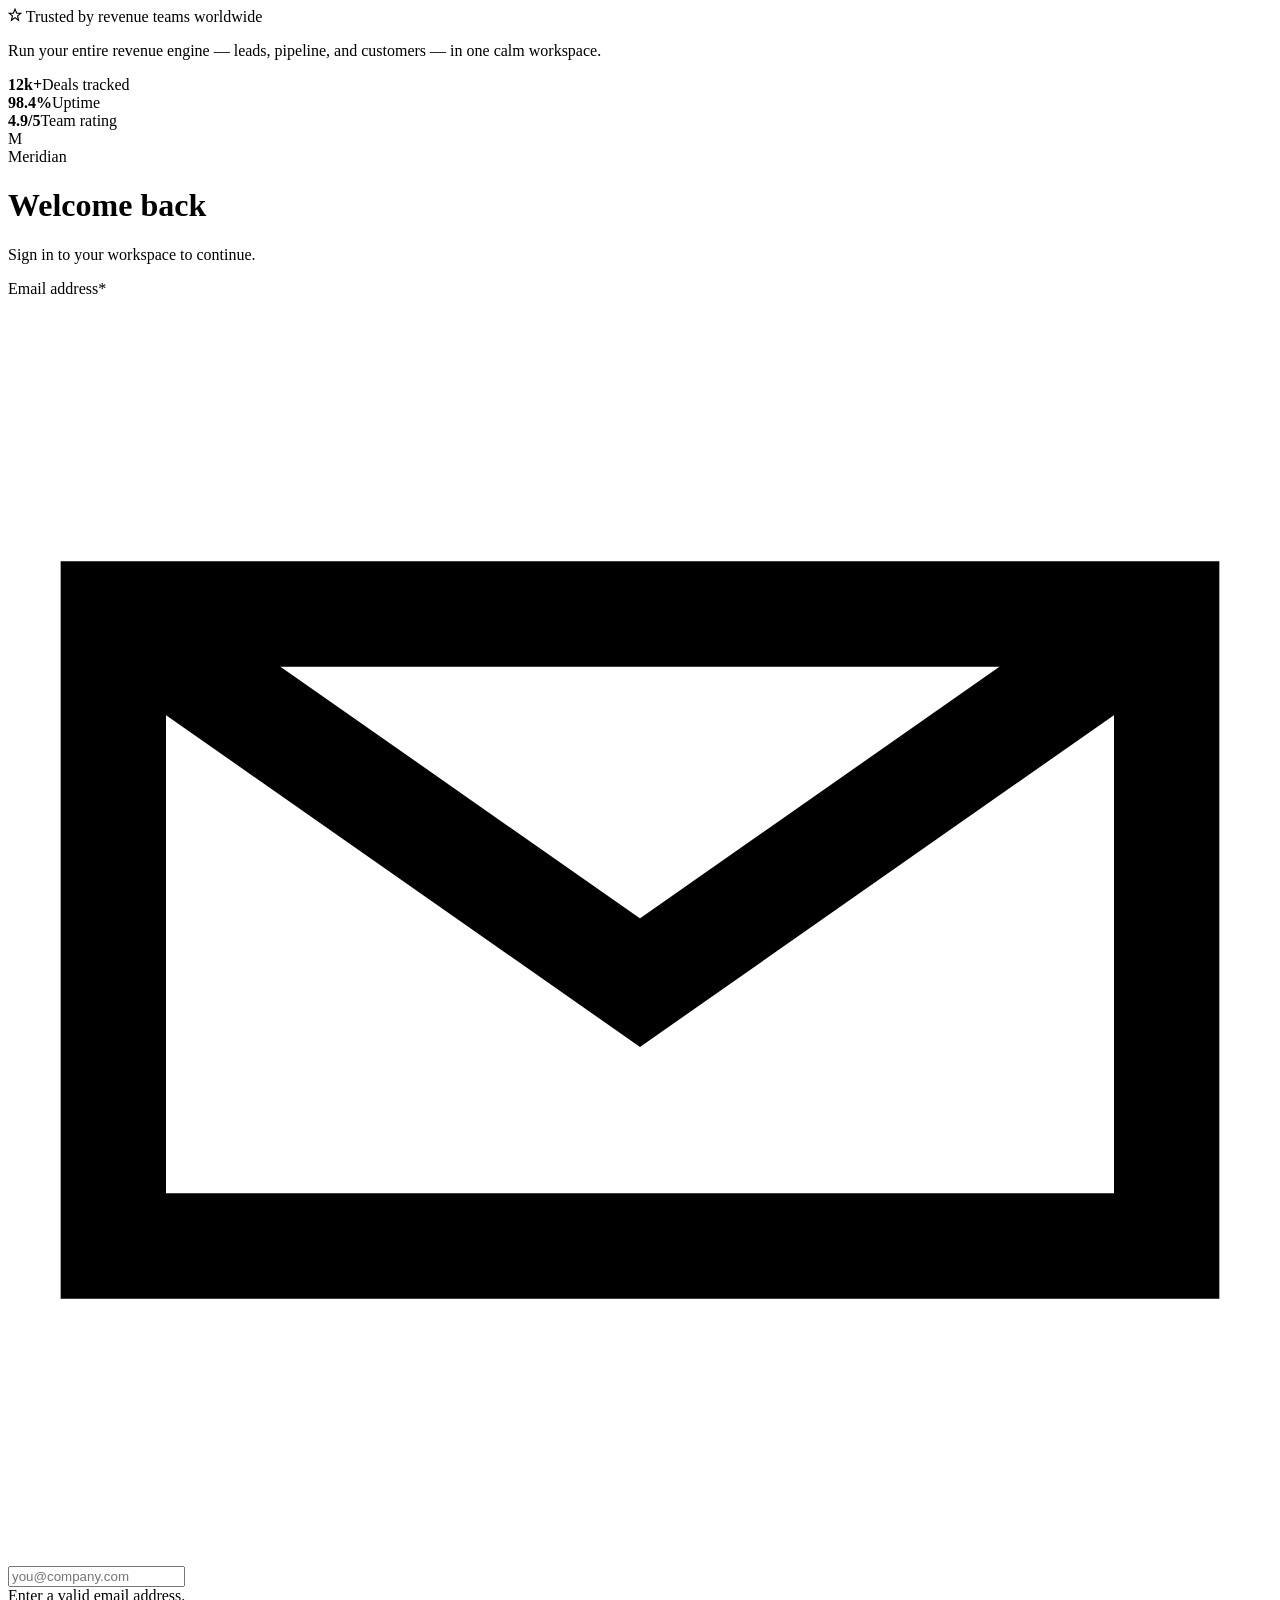
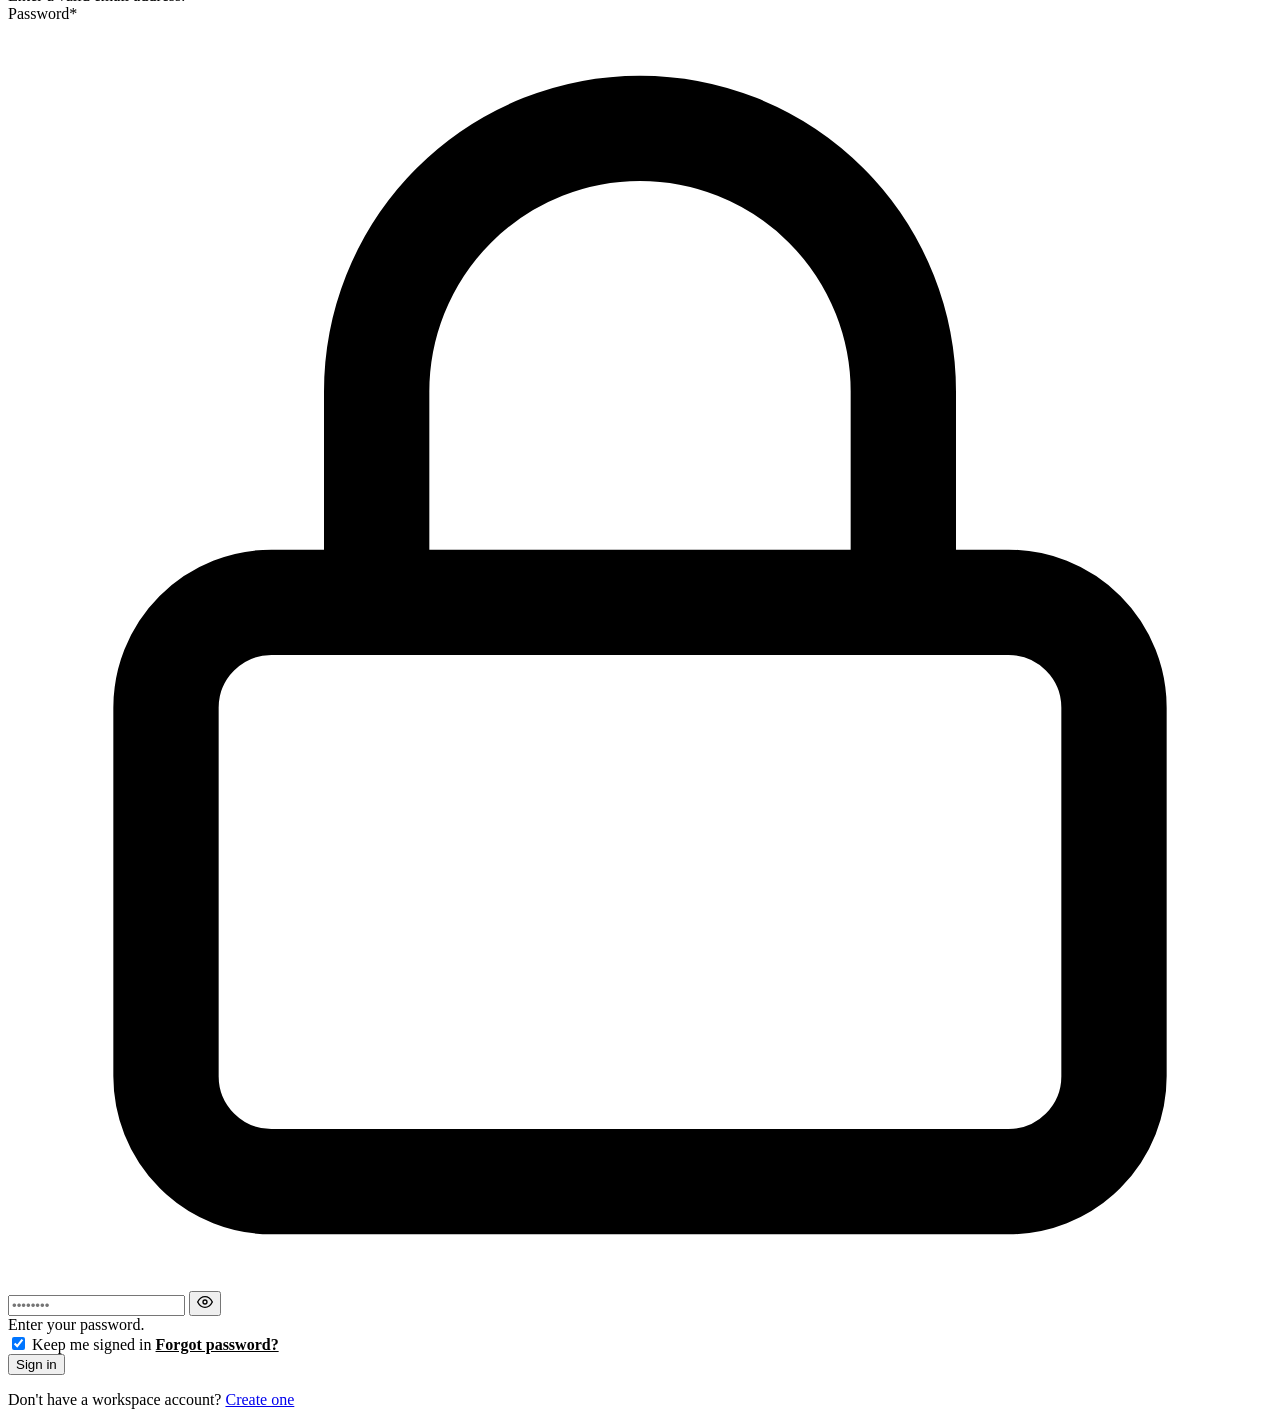
==== index.html @ 112ebdfc "Add files via upload" ====
<!DOCTYPE html>
<html lang="en">
<head>
<meta charset="UTF-8">
<meta name="viewport" content="width=device-width, initial-scale=1.0">
<title>Sign in · Meridian CRM</title>
<link rel="icon" href="data:image/svg+xml,<svg xmlns=%22http://www.w3.org/2000/svg%22 viewBox=%220 0 24 24%22><rect width=24 height=24 rx=6 fill=%22%23145C4B%22/></svg>">
<link rel="preconnect" href="https://fonts.googleapis.com">
<link href="https://fonts.googleapis.com/css2?family=Sora:wght@500;600;700&family=Inter:wght@400;500;600;700&family=JetBrains+Mono:wght@500&display=swap" rel="stylesheet">
<link rel="stylesheet" href="css/variables.css">
<link rel="stylesheet" href="css/styles.css">
<link rel="stylesheet" href="css/components.css">
<link rel="stylesheet" href="css/auth.css">
<script>document.documentElement.setAttribute('data-theme', localStorage.getItem('meridian_theme')||'light');</script>
</head>
<body>
<div class="auth-shell">
  <div class="auth-visual">
    <div>
      <div class="auth-badge">
        <svg width="14" height="14" viewBox="0 0 24 24" fill="none" stroke="currentColor" stroke-width="2"><path d="M12 2l3 7h7l-5.5 4.5L18 21l-6-4.5L6 21l1.5-7.5L2 9h7z"/></svg>
        Trusted by revenue teams worldwide
      </div>
      <div class="auth-visual-content">
        <p class="auth-quote">Run your entire revenue engine — leads, pipeline, and customers — in <span>one calm workspace.</span></p>
      </div>
    </div>
    <div class="auth-stats">
      <div><b>12k+</b><span>Deals tracked</span></div>
      <div><b>98.4%</b><span>Uptime</span></div>
      <div><b>4.9/5</b><span>Team rating</span></div>
    </div>
  </div>

  <div class="auth-form-col">
    <div class="auth-box">
      <div class="brand"><div class="brand-mark">M</div><span class="brand-name">Meridian</span></div>
      <h1 class="auth-title">Welcome back</h1>
      <p class="auth-sub">Sign in to your workspace to continue.</p>

      <div id="suspendedBanner" class="verify-banner" style="display:none;background:var(--danger-soft);border-color:var(--danger);color:var(--danger);">
        Your account has been suspended. Contact your administrator.
      </div>

      <form id="loginForm" novalidate>
        <div class="field" id="emailField">
          <label>Email address<span class="req">*</span></label>
          <div class="input-icon-wrap">
            <svg viewBox="0 0 24 24" fill="none" stroke="currentColor" stroke-width="2"><path d="M4 4h16v16H4z" opacity="0"/><path d="M22 6l-10 7L2 6"/><path d="M2 6h20v12H2z"/></svg>
            <input type="email" id="email" placeholder="you@company.com" autocomplete="username" required>
          </div>
          <div class="error-text">Enter a valid email address.</div>
        </div>
        <div class="field" id="passwordField">
          <label>Password<span class="req">*</span></label>
          <div class="input-icon-wrap">
            <svg viewBox="0 0 24 24" fill="none" stroke="currentColor" stroke-width="2"><rect x="3" y="11" width="18" height="11" rx="2"/><path d="M7 11V7a5 5 0 0110 0v4"/></svg>
            <input type="password" id="password" placeholder="••••••••" autocomplete="current-password" required>
            <button type="button" class="toggle-visibility" data-target="password">
              <svg width="16" height="16" viewBox="0 0 24 24" fill="none" stroke="currentColor" stroke-width="2"><path d="M1 12s4-8 11-8 11 8 11 8-4 8-11 8-11-8-11-8z"/><circle cx="12" cy="12" r="3"/></svg>
            </button>
          </div>
          <div class="error-text">Enter your password.</div>
        </div>
        <div class="flex" style="justify-content:space-between;align-items:center;margin-bottom:var(--sp-5);">
          <label class="checkbox-row"><input type="checkbox" id="remember" checked> Keep me signed in</label>
          <a href="forgot-password.html" style="font-size:var(--fs-xs);color:var(--primary);font-weight:600;">Forgot password?</a>
        </div>
        <button type="submit" class="btn btn-primary btn-block btn-lg" id="loginBtn">Sign in</button>
      </form>

      <p class="auth-foot-link">Don't have a workspace account? <a href="register.html">Create one</a></p>
    </div>
  </div>
</div>

<script type="module">
import { loginUser, authErrorMessage, redirectIfAuthed } from "./js/auth.js";
import { toast } from "./js/utils.js";

if (new URLSearchParams(location.search).get("suspended")) {
  document.getElementById("suspendedBanner").style.display = "flex";
}
if (new URLSearchParams(location.search).get("error") === "profile") {
  toast({ type: "error", title: "Couldn't load your account", message: "This usually means Firestore isn't set up yet, or its security rules haven't been deployed. Check the README's Firebase setup steps." });
} else {
  redirectIfAuthed();
}

document.querySelectorAll(".toggle-visibility").forEach((btn) => {
  btn.addEventListener("click", () => {
    const input = document.getElementById(btn.dataset.target);
    input.type = input.type === "password" ? "text" : "password";
  });
});

const form = document.getElementById("loginForm");
form.addEventListener("submit", async (e) => {
  e.preventDefault();
  const email = document.getElementById("email").value.trim();
  const password = document.getElementById("password").value;
  let valid = true;
  document.getElementById("emailField").classList.toggle("invalid", !email.includes("@"));
  document.getElementById("passwordField").classList.toggle("invalid", password.length === 0);
  if (!email.includes("@") || !password) return;

  const btn = document.getElementById("loginBtn");
  btn.disabled = true; btn.textContent = "Signing in…";
  try {
    await loginUser(email, password);
    window.location.href = "dashboard.html";
  } catch (err) {
    toast({ type: "error", title: "Sign in failed", message: authErrorMessage(err) });
    btn.disabled = false; btn.textContent = "Sign in";
  }
});
</script>
</body>
</html>
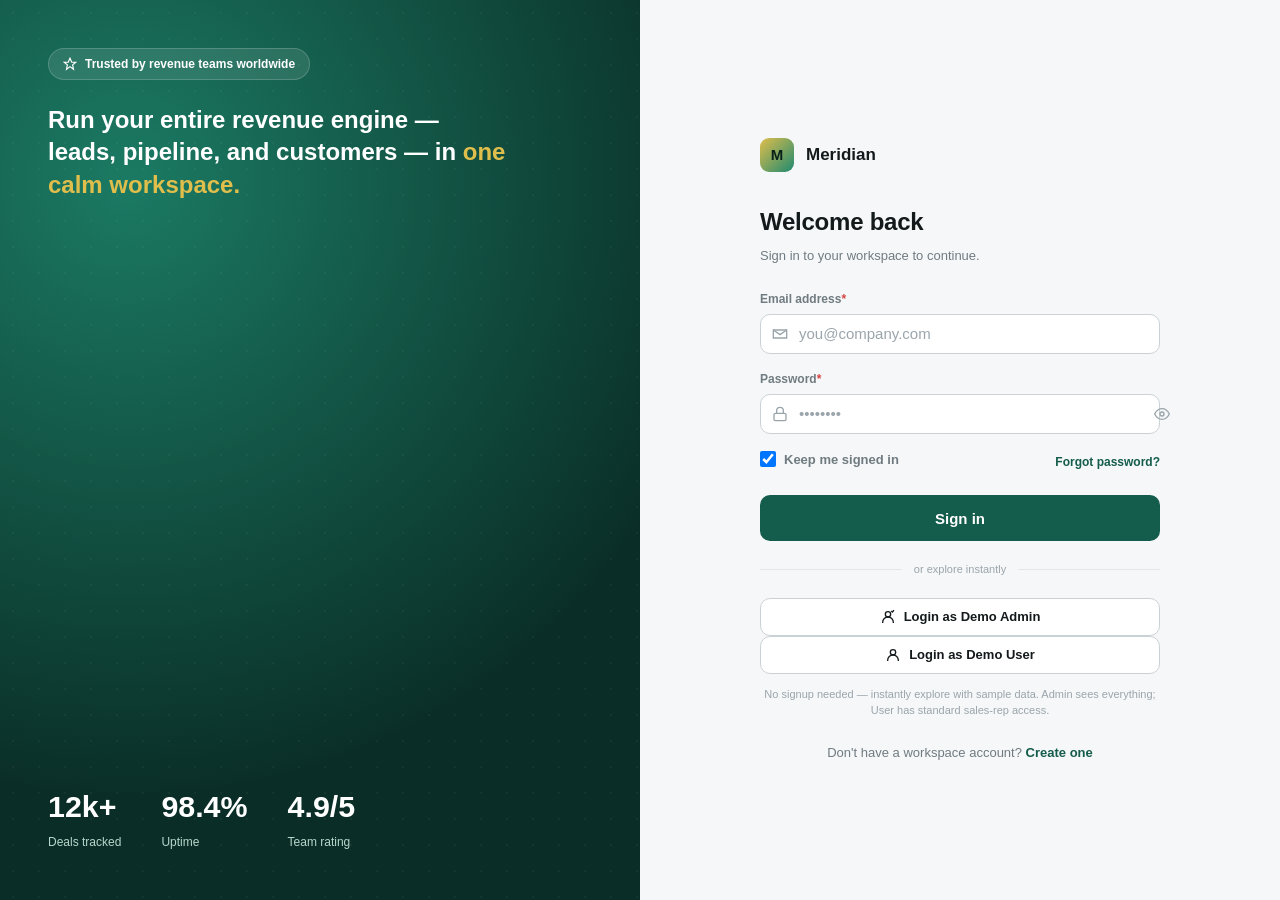
==== commit 26f21a53: "Add files via upload" ====
--- a/index.html
+++ b/index.html
@@ -69,6 +69,19 @@
         <button type="submit" class="btn btn-primary btn-block btn-lg" id="loginBtn">Sign in</button>
       </form>
 
+      <div class="auth-divider"><span>or explore instantly</span></div>
+      <div class="demo-btn-row">
+        <button type="button" class="btn btn-secondary btn-block demo-login-btn" id="demoAdminBtn">
+          <svg viewBox="0 0 24 24" fill="none" stroke="currentColor" stroke-width="2"><circle cx="12" cy="8" r="4"/><path d="M4 21v-1a8 8 0 0116 0v1"/><path d="M17 3l1.5 1.5L21 2"/></svg>
+          Login as Demo Admin
+        </button>
+        <button type="button" class="btn btn-secondary btn-block demo-login-btn" id="demoUserBtn">
+          <svg viewBox="0 0 24 24" fill="none" stroke="currentColor" stroke-width="2"><circle cx="12" cy="8" r="4"/><path d="M4 21v-1a8 8 0 0116 0v1"/></svg>
+          Login as Demo User
+        </button>
+      </div>
+      <p class="help-text" style="text-align:center;margin-top:var(--sp-3);">No signup needed — instantly explore with sample data. Admin sees everything; User has standard sales-rep access.</p>
+
       <p class="auth-foot-link">Don't have a workspace account? <a href="register.html">Create one</a></p>
     </div>
   </div>
@@ -76,6 +89,7 @@
 
 <script type="module">
 import { loginUser, authErrorMessage, redirectIfAuthed } from "./js/auth.js";
+import { loginAsDemo } from "./js/demo.js";
 import { toast } from "./js/utils.js";
 
 if (new URLSearchParams(location.search).get("suspended")) {
@@ -114,6 +128,25 @@
     btn.disabled = false; btn.textContent = "Sign in";
   }
 });
+
+document.getElementById("demoAdminBtn").addEventListener("click", () => handleDemoLogin("admin"));
+document.getElementById("demoUserBtn").addEventListener("click", () => handleDemoLogin("user"));
+
+async function handleDemoLogin(kind) {
+  const btn = document.getElementById(kind === "admin" ? "demoAdminBtn" : "demoUserBtn");
+  const otherBtn = document.getElementById(kind === "admin" ? "demoUserBtn" : "demoAdminBtn");
+  const originalHtml = btn.innerHTML;
+  btn.disabled = true; otherBtn.disabled = true;
+  btn.textContent = "Signing in…";
+  try {
+    await loginAsDemo(kind);
+    window.location.href = "dashboard.html";
+  } catch (err) {
+    toast({ type: "error", title: "Demo sign-in failed", message: authErrorMessage(err) });
+    btn.disabled = false; otherBtn.disabled = false;
+    btn.innerHTML = originalHtml;
+  }
+}
 </script>
 </body>
 </html>
--- a/css/variables.css
+++ b/css/variables.css
@@ -0,0 +1,141 @@
+/* ==========================================================================
+   Meridian CRM — Design Tokens
+   Palette: deep emerald/teal (trust, growth) + ledger gold (revenue, wins)
+   ========================================================================== */
+
+:root{
+  /* ---- Brand ---- */
+  --brand-teal-900:#0A2E27;
+  --brand-teal-800:#0E3D33;
+  --brand-teal-700:#145C4B;
+  --brand-teal-600:#1B7A63;
+  --brand-teal-500:#1F8A6F;
+  --brand-teal-400:#3BA98A;
+  --brand-teal-100:#E4F3EE;
+
+  --gold-700:#8A6A14;
+  --gold-600:#AD8419;
+  --gold-500:#C9A227;
+  --gold-400:#E0BE4C;
+  --gold-100:#FBF3DA;
+
+  --red-600:#C13B3B;
+  --red-500:#D64545;
+  --red-100:#FBE7E7;
+
+  --blue-600:#2757C9;
+  --blue-500:#2F6FED;
+  --blue-100:#E7EEFD;
+
+  --amber-600:#B87A12;
+  --amber-500:#E0A130;
+  --amber-100:#FDF1DD;
+
+  /* ---- Neutrals (light) ---- */
+  --n-0:#FFFFFF;
+  --n-25:#FAFBFC;
+  --n-50:#F5F7F8;
+  --n-100:#EEF1F2;
+  --n-200:#E3E7E9;
+  --n-300:#CBD2D6;
+  --n-400:#9AA5AB;
+  --n-500:#707B81;
+  --n-600:#535E64;
+  --n-700:#3A4448;
+  --n-800:#242C2F;
+  --n-900:#141A1C;
+
+  /* ---- Type ---- */
+  --font-display:'Sora', 'Segoe UI', sans-serif;
+  --font-body:'Inter', 'Segoe UI', sans-serif;
+  --font-mono:'JetBrains Mono', 'SFMono-Regular', monospace;
+
+  --fs-2xs:.6875rem;
+  --fs-xs:.75rem;
+  --fs-sm:.8125rem;
+  --fs-md:.9375rem;
+  --fs-lg:1.0625rem;
+  --fs-xl:1.25rem;
+  --fs-2xl:1.5rem;
+  --fs-3xl:1.9rem;
+  --fs-4xl:2.4rem;
+
+  /* ---- Spacing ---- */
+  --sp-1:4px;--sp-2:8px;--sp-3:12px;--sp-4:16px;--sp-5:20px;
+  --sp-6:24px;--sp-7:32px;--sp-8:40px;--sp-9:48px;--sp-10:64px;
+
+  --radius-sm:6px;--radius-md:10px;--radius-lg:14px;--radius-xl:20px;--radius-pill:999px;
+
+  --shadow-sm:0 1px 2px rgba(20,44,38,.06);
+  --shadow-md:0 4px 14px rgba(20,44,38,.08);
+  --shadow-lg:0 12px 32px rgba(20,44,38,.14);
+  --shadow-focus:0 0 0 3px rgba(31,138,111,.25);
+
+  --ease:cubic-bezier(.4,0,.2,1);
+  --dur-fast:.14s;
+  --dur-med:.22s;
+  --dur-slow:.4s;
+
+  /* ---- Semantic (Light) ---- */
+  --bg:var(--n-50);
+  --bg-canvas:var(--n-25);
+  --surface:var(--n-0);
+  --surface-raised:var(--n-0);
+  --surface-sunken:var(--n-100);
+  --border:var(--n-200);
+  --border-strong:var(--n-300);
+  --text:var(--n-900);
+  --text-muted:var(--n-500);
+  --text-faint:var(--n-400);
+  --primary:var(--brand-teal-700);
+  --primary-hover:var(--brand-teal-800);
+  --primary-soft:var(--brand-teal-100);
+  --accent:var(--gold-500);
+  --accent-soft:var(--gold-100);
+  --success:var(--brand-teal-600);
+  --success-soft:var(--brand-teal-100);
+  --danger:var(--red-500);
+  --danger-soft:var(--red-100);
+  --warning:var(--amber-500);
+  --warning-soft:var(--amber-100);
+  --info:var(--blue-500);
+  --info-soft:var(--blue-100);
+  --sidebar-bg:var(--brand-teal-900);
+  --sidebar-text:#CFE3DC;
+  --sidebar-text-dim:#7FA294;
+  --sidebar-active:var(--brand-teal-700);
+  --overlay:rgba(10,22,19,.5);
+}
+
+[data-theme="dark"]{
+  --bg:#0D1417;
+  --bg-canvas:#0A1012;
+  --surface:#141C1F;
+  --surface-raised:#182124;
+  --surface-sunken:#0F1618;
+  --border:#233033;
+  --border-strong:#2E3D40;
+  --text:#EDF2F1;
+  --text-muted:#93A19E;
+  --text-faint:#5E6B69;
+  --primary:var(--brand-teal-500);
+  --primary-hover:var(--brand-teal-400);
+  --primary-soft:rgba(31,138,111,.16);
+  --accent:var(--gold-400);
+  --accent-soft:rgba(201,162,39,.15);
+  --success:var(--brand-teal-400);
+  --success-soft:rgba(31,138,111,.16);
+  --danger:#E36565;
+  --danger-soft:rgba(214,69,69,.16);
+  --warning:var(--amber-500);
+  --warning-soft:rgba(224,161,48,.14);
+  --info:#6C93F0;
+  --info-soft:rgba(47,111,237,.16);
+  --sidebar-bg:#0A1517;
+  --sidebar-text:#CFE3DC;
+  --sidebar-text-dim:#5E7D72;
+  --sidebar-active:var(--brand-teal-700);
+  --overlay:rgba(0,0,0,.6);
+  --shadow-md:0 4px 14px rgba(0,0,0,.35);
+  --shadow-lg:0 12px 32px rgba(0,0,0,.45);
+}
--- a/css/styles.css
+++ b/css/styles.css
@@ -0,0 +1,170 @@
+/* ==========================================================================
+   Meridian CRM — Core Styles
+   ========================================================================== */
+
+*,*::before,*::after{box-sizing:border-box;margin:0;padding:0;}
+html{-webkit-font-smoothing:antialiased;text-rendering:optimizeLegibility;}
+body{
+  font-family:var(--font-body);
+  background:var(--bg);
+  color:var(--text);
+  font-size:var(--fs-md);
+  line-height:1.5;
+  min-height:100vh;
+  transition:background var(--dur-med) var(--ease),color var(--dur-med) var(--ease);
+}
+img{max-width:100%;display:block;}
+a{color:inherit;text-decoration:none;}
+button,input,select,textarea{font-family:inherit;font-size:inherit;color:inherit;}
+button{cursor:pointer;background:none;border:none;}
+ul{list-style:none;}
+h1,h2,h3,h4{font-family:var(--font-display);font-weight:600;letter-spacing:-.01em;}
+:focus-visible{outline:2px solid var(--primary);outline-offset:2px;}
+::selection{background:var(--primary-soft);color:var(--primary);}
+::-webkit-scrollbar{width:10px;height:10px;}
+::-webkit-scrollbar-thumb{background:var(--border-strong);border-radius:99px;border:2px solid var(--bg);}
+::-webkit-scrollbar-track{background:transparent;}
+@media (prefers-reduced-motion: reduce){*{animation-duration:.001ms !important;transition-duration:.001ms !important;}}
+
+.mono{font-family:var(--font-mono);font-variant-numeric:tabular-nums;}
+
+/* ---------------------------------------------------------------- Shell */
+.app-shell{display:grid;grid-template-columns:248px 1fr;min-height:100vh;}
+.app-shell.sidebar-collapsed{grid-template-columns:76px 1fr;}
+
+/* ---------------------------------------------------------------- Sidebar */
+.sidebar{
+  background:var(--sidebar-bg);
+  color:var(--sidebar-text);
+  padding:var(--sp-5) var(--sp-3);
+  display:flex;flex-direction:column;
+  position:sticky;top:0;height:100vh;overflow-y:auto;
+  transition:width var(--dur-med) var(--ease);
+  z-index:40;
+}
+.brand{display:flex;align-items:center;gap:var(--sp-3);padding:var(--sp-2) var(--sp-3) var(--sp-6);}
+.brand-mark{
+  width:34px;height:34px;border-radius:9px;flex:none;
+  background:linear-gradient(135deg,var(--gold-400),var(--brand-teal-500));
+  display:flex;align-items:center;justify-content:center;
+  font-family:var(--font-display);font-weight:700;color:#08201A;font-size:15px;
+}
+.brand-name{font-family:var(--font-display);font-weight:700;font-size:var(--fs-lg);color:#fff;white-space:nowrap;}
+.sidebar-collapsed .brand-name,.sidebar-collapsed .nav-label,.sidebar-collapsed .nav-section-title{display:none;}
+
+.nav-section-title{font-size:var(--fs-2xs);text-transform:uppercase;letter-spacing:.08em;color:var(--sidebar-text-dim);padding:var(--sp-4) var(--sp-3) var(--sp-2);}
+.nav-item{
+  display:flex;align-items:center;gap:var(--sp-3);
+  padding:var(--sp-3);border-radius:var(--radius-md);
+  font-size:var(--fs-sm);font-weight:500;color:var(--sidebar-text);
+  transition:background var(--dur-fast) var(--ease);position:relative;
+}
+.nav-item svg{flex:none;width:18px;height:18px;opacity:.9;}
+.nav-item:hover{background:rgba(255,255,255,.06);}
+.nav-item.active{background:var(--sidebar-active);color:#fff;}
+.nav-item.active::before{content:"";position:absolute;left:-12px;top:50%;transform:translateY(-50%);width:3px;height:18px;background:var(--gold-400);border-radius:2px;}
+.nav-badge{margin-left:auto;background:var(--gold-500);color:#3A2C05;font-size:10px;font-weight:700;padding:1px 7px;border-radius:99px;}
+.sidebar-collapsed .nav-badge{display:none;}
+
+.sidebar-footer{margin-top:auto;padding-top:var(--sp-4);border-top:1px solid rgba(255,255,255,.08);}
+.collapse-btn{width:100%;display:flex;align-items:center;justify-content:center;gap:var(--sp-2);color:var(--sidebar-text-dim);font-size:var(--fs-xs);padding:var(--sp-2);border-radius:var(--radius-md);}
+.collapse-btn:hover{background:rgba(255,255,255,.06);color:#fff;}
+
+/* ---------------------------------------------------------------- Topbar */
+.main-col{display:flex;flex-direction:column;min-width:0;}
+.topbar{
+  height:68px;flex:none;display:flex;align-items:center;gap:var(--sp-4);
+  padding:0 var(--sp-6);background:var(--surface);border-bottom:1px solid var(--border);
+  position:sticky;top:0;z-index:30;
+}
+.mobile-menu-btn{display:none;}
+.global-search{
+  flex:1;max-width:420px;display:flex;align-items:center;gap:var(--sp-2);
+  background:var(--surface-sunken);border:1px solid transparent;border-radius:var(--radius-md);
+  padding:0 var(--sp-3);height:38px;transition:border-color var(--dur-fast);
+}
+.global-search:focus-within{border-color:var(--primary);background:var(--surface);}
+.global-search input{background:none;border:none;flex:1;height:100%;color:var(--text);}
+.global-search input::placeholder{color:var(--text-faint);}
+.global-search svg{width:16px;height:16px;color:var(--text-faint);flex:none;}
+.kbd-hint{font-size:10px;color:var(--text-faint);border:1px solid var(--border);border-radius:4px;padding:1px 5px;}
+
+.topbar-actions{display:flex;align-items:center;gap:var(--sp-2);margin-left:auto;}
+.icon-btn{
+  width:38px;height:38px;border-radius:var(--radius-md);display:flex;align-items:center;justify-content:center;
+  color:var(--text-muted);transition:background var(--dur-fast);position:relative;
+}
+.icon-btn:hover{background:var(--surface-sunken);color:var(--text);}
+.icon-btn svg{width:19px;height:19px;}
+.dot-badge{position:absolute;top:7px;right:7px;width:8px;height:8px;border-radius:50%;background:var(--danger);border:2px solid var(--surface);}
+
+.theme-toggle{display:flex;align-items:center;background:var(--surface-sunken);border-radius:99px;padding:3px;gap:2px;}
+.theme-toggle button{width:30px;height:30px;border-radius:99px;display:flex;align-items:center;justify-content:center;color:var(--text-muted);}
+.theme-toggle button.active{background:var(--surface);color:var(--primary);box-shadow:var(--shadow-sm);}
+.theme-toggle svg{width:15px;height:15px;}
+
+.user-menu{display:flex;align-items:center;gap:var(--sp-2);padding:var(--sp-1) var(--sp-2) var(--sp-1) var(--sp-1);border-radius:var(--radius-pill);position:relative;}
+.user-menu:hover{background:var(--surface-sunken);}
+.avatar{width:32px;height:32px;border-radius:50%;background:var(--primary-soft);color:var(--primary);display:flex;align-items:center;justify-content:center;font-weight:700;font-size:var(--fs-xs);flex:none;}
+.avatar.lg{width:56px;height:56px;font-size:var(--fs-lg);}
+.user-menu-name{font-size:var(--fs-xs);font-weight:600;line-height:1.2;}
+.user-menu-role{font-size:10px;color:var(--text-faint);}
+
+.content{padding:var(--sp-6);flex:1;min-width:0;}
+.page-header{display:flex;align-items:flex-start;justify-content:space-between;gap:var(--sp-4);margin-bottom:var(--sp-6);flex-wrap:wrap;}
+.page-title{font-size:var(--fs-2xl);font-weight:700;}
+.page-subtitle{color:var(--text-muted);font-size:var(--fs-sm);margin-top:2px;}
+.breadcrumb{display:flex;align-items:center;gap:6px;font-size:var(--fs-xs);color:var(--text-faint);margin-bottom:var(--sp-2);}
+.breadcrumb a:hover{color:var(--primary);}
+
+/* Dropdown panels (notifications / user menu) */
+.dropdown-panel{
+  position:absolute;top:calc(100% + 8px);right:0;width:320px;background:var(--surface);
+  border:1px solid var(--border);border-radius:var(--radius-lg);box-shadow:var(--shadow-lg);
+  z-index:100;opacity:0;transform:translateY(-6px);pointer-events:none;transition:all var(--dur-fast) var(--ease);
+  max-height:420px;overflow-y:auto;max-width:calc(100vw - 24px);
+}
+.dropdown-panel.open{opacity:1;transform:translateY(0);pointer-events:auto;}
+.dropdown-header{display:flex;align-items:center;justify-content:space-between;padding:var(--sp-3) var(--sp-4);border-bottom:1px solid var(--border);font-weight:600;font-size:var(--fs-sm);position:sticky;top:0;background:var(--surface);}
+.notif-item{display:flex;gap:var(--sp-3);padding:var(--sp-3) var(--sp-4);border-bottom:1px solid var(--border);transition:background var(--dur-fast);}
+.notif-item:hover{background:var(--surface-sunken);}
+.notif-item:last-child{border-bottom:none;}
+.notif-dot{width:8px;height:8px;border-radius:50%;background:var(--primary);flex:none;margin-top:6px;}
+.notif-item.read .notif-dot{background:var(--border-strong);}
+.notif-text{font-size:var(--fs-xs);line-height:1.4;}
+.notif-time{font-size:10px;color:var(--text-faint);margin-top:2px;}
+.menu-item{display:flex;align-items:center;gap:var(--sp-2);padding:var(--sp-2) var(--sp-4);font-size:var(--fs-sm);}
+.menu-item:hover{background:var(--surface-sunken);}
+.menu-item svg{width:16px;height:16px;color:var(--text-muted);}
+.menu-divider{height:1px;background:var(--border);margin:var(--sp-1) 0;}
+
+/* ---------------------------------------------------------------- Mobile */
+@media (max-width:960px){
+  .app-shell,.app-shell.sidebar-collapsed{grid-template-columns:1fr;}
+  .sidebar{position:fixed;left:0;top:0;width:248px;transform:translateX(-100%);box-shadow:var(--shadow-lg);}
+  .sidebar.open{transform:translateX(0);}
+  .collapse-btn{display:none;}
+  .mobile-menu-btn{display:flex;}
+  .global-search{max-width:none;}
+  .sidebar-scrim{position:fixed;inset:0;background:var(--overlay);z-index:39;opacity:0;pointer-events:none;transition:opacity var(--dur-med);}
+  .sidebar-scrim.open{opacity:1;pointer-events:auto;}
+  .content{padding:var(--sp-4);}
+  .kbd-hint{display:none;}
+  .topbar{padding:0 var(--sp-3);gap:var(--sp-2);}
+  .topbar-actions{gap:4px;}
+}
+
+@media (max-width:520px){
+  .user-menu-name,.user-menu-role{display:none;}
+  .user-menu{padding:4px;}
+  .theme-toggle button{width:26px;height:26px;}
+  .icon-btn{width:34px;height:34px;}
+  .global-search{padding:0 var(--sp-2);}
+  .kanban-col{width:250px;}
+  .modal-header,.modal-body,.modal-footer{padding-left:var(--sp-4);padding-right:var(--sp-4);}
+  .calendar-cell{min-height:76px;padding:4px;}
+  .calendar-event{font-size:9px;padding:1px 4px;}
+  .cell-date{width:18px;height:18px;font-size:10px;}
+  .legend-chip{padding:6px 8px;}
+  .legend-chip .legend-label{display:none;}
+}
--- a/css/components.css
+++ b/css/components.css
@@ -0,0 +1,243 @@
+/* ==========================================================================
+   Meridian CRM — Components
+   ========================================================================== */
+
+/* ---------------------------------------------------------------- Buttons */
+.btn{
+  display:inline-flex;align-items:center;justify-content:center;gap:var(--sp-2);
+  height:38px;padding:0 var(--sp-4);border-radius:var(--radius-md);
+  font-size:var(--fs-sm);font-weight:600;white-space:nowrap;
+  transition:all var(--dur-fast) var(--ease);border:1px solid transparent;
+}
+.btn svg{width:16px;height:16px;}
+.btn-primary{background:var(--primary);color:#fff;}
+.btn-primary:hover{background:var(--primary-hover);box-shadow:var(--shadow-sm);}
+.btn-secondary{background:var(--surface);color:var(--text);border-color:var(--border-strong);}
+.btn-secondary:hover{border-color:var(--primary);color:var(--primary);}
+.btn-ghost{color:var(--text-muted);}
+.btn-ghost:hover{background:var(--surface-sunken);color:var(--text);}
+.btn-danger{background:var(--danger);color:#fff;}
+.btn-danger:hover{background:var(--red-600);}
+.btn-accent{background:var(--accent);color:#3A2C05;}
+.btn-accent:hover{filter:brightness(1.06);}
+.btn-sm{height:31px;padding:0 var(--sp-3);font-size:var(--fs-xs);}
+.btn-lg{height:46px;padding:0 var(--sp-6);font-size:var(--fs-md);}
+.btn-block{width:100%;}
+.btn-icon{width:38px;padding:0;flex:none;}
+.btn:disabled{opacity:.5;cursor:not-allowed;}
+
+/* ---------------------------------------------------------------- Forms */
+.field{margin-bottom:var(--sp-4);}
+.field-row{display:grid;grid-template-columns:1fr 1fr;gap:var(--sp-4);}
+label{display:block;font-size:var(--fs-xs);font-weight:600;color:var(--text-muted);margin-bottom:6px;}
+label .req{color:var(--danger);}
+input[type="text"],input[type="email"],input[type="password"],input[type="tel"],input[type="url"],
+input[type="number"],input[type="date"],input[type="time"],input[type="datetime-local"],
+select,textarea{
+  width:100%;height:40px;padding:0 var(--sp-3);border-radius:var(--radius-md);
+  border:1px solid var(--border-strong);background:var(--surface);color:var(--text);
+  transition:border-color var(--dur-fast),box-shadow var(--dur-fast);
+}
+textarea{height:auto;padding:var(--sp-3);min-height:88px;resize:vertical;}
+input:focus,select:focus,textarea:focus{border-color:var(--primary);box-shadow:var(--shadow-focus);}
+input::placeholder,textarea::placeholder{color:var(--text-faint);}
+.help-text{font-size:var(--fs-2xs);color:var(--text-faint);margin-top:4px;}
+.error-text{font-size:var(--fs-2xs);color:var(--danger);margin-top:4px;display:none;}
+.field.invalid input,.field.invalid select,.field.invalid textarea{border-color:var(--danger);}
+.field.invalid .error-text{display:block;}
+.input-icon-wrap{position:relative;}
+.input-icon-wrap input{padding-left:38px;}
+.input-icon-wrap svg{position:absolute;left:12px;top:50%;transform:translateY(-50%);width:16px;height:16px;color:var(--text-faint);}
+.input-icon-wrap .toggle-visibility{position:absolute;right:10px;top:50%;transform:translateY(-50%);color:var(--text-faint);padding:4px;}
+.checkbox-row{display:flex;align-items:center;gap:8px;font-size:var(--fs-sm);color:var(--text-muted);}
+.checkbox-row input{width:16px;height:16px;}
+select{appearance:none;background-image:url("data:image/svg+xml,%3Csvg xmlns='http://www.w3.org/2000/svg' width='16' height='16' viewBox='0 0 24 24' fill='none' stroke='%23707B81' stroke-width='2'%3E%3Cpath d='M6 9l6 6 6-6'/%3E%3C/svg%3E");background-repeat:no-repeat;background-position:right 10px center;padding-right:32px;}
+
+/* ---------------------------------------------------------------- Cards */
+.card{background:var(--surface);border:1px solid var(--border);border-radius:var(--radius-lg);}
+.card-pad{padding:var(--sp-5);}
+.card-header{display:flex;align-items:center;justify-content:space-between;padding:var(--sp-4) var(--sp-5);border-bottom:1px solid var(--border);}
+.card-header h3{font-size:var(--fs-md);font-weight:700;}
+.card-body{padding:var(--sp-5);}
+
+.stat-grid{display:grid;grid-template-columns:repeat(4,1fr);gap:var(--sp-4);margin-bottom:var(--sp-5);}
+.stat-card{background:var(--surface);border:1px solid var(--border);border-radius:var(--radius-lg);padding:var(--sp-5);position:relative;overflow:hidden;}
+.stat-card .stat-icon{width:36px;height:36px;border-radius:var(--radius-md);display:flex;align-items:center;justify-content:center;margin-bottom:var(--sp-3);}
+.stat-card .stat-icon svg{width:18px;height:18px;}
+.stat-icon.teal{background:var(--success-soft);color:var(--success);}
+.stat-icon.gold{background:var(--accent-soft);color:var(--gold-600);}
+.stat-icon.blue{background:var(--info-soft);color:var(--info);}
+.stat-icon.red{background:var(--danger-soft);color:var(--danger);}
+.stat-label{font-size:var(--fs-xs);color:var(--text-muted);font-weight:600;}
+.stat-value{font-size:var(--fs-3xl);font-weight:700;font-family:var(--font-display);margin-top:2px;}
+.stat-delta{display:inline-flex;align-items:center;gap:3px;font-size:var(--fs-2xs);font-weight:700;margin-top:var(--sp-2);}
+.stat-delta.up{color:var(--success);}
+.stat-delta.down{color:var(--danger);}
+
+.progress-bar{height:8px;border-radius:99px;background:var(--surface-sunken);overflow:hidden;}
+.progress-bar-fill{height:100%;border-radius:99px;background:linear-gradient(90deg,var(--primary),var(--brand-teal-400));transition:width .6s var(--ease);}
+
+/* ---------------------------------------------------------------- Badges */
+.badge{display:inline-flex;align-items:center;gap:4px;padding:3px 10px;border-radius:99px;font-size:var(--fs-2xs);font-weight:700;text-transform:capitalize;}
+.badge::before{content:"";width:6px;height:6px;border-radius:50%;background:currentColor;}
+.badge-teal{background:var(--success-soft);color:var(--success);}
+.badge-gold{background:var(--accent-soft);color:var(--gold-600);}
+.badge-blue{background:var(--info-soft);color:var(--info);}
+.badge-red{background:var(--danger-soft);color:var(--danger);}
+.badge-amber{background:var(--warning-soft);color:var(--amber-600);}
+.badge-gray{background:var(--surface-sunken);color:var(--text-muted);}
+
+/* ---------------------------------------------------------------- Table */
+.table-wrap{overflow-x:auto;}
+table{width:100%;border-collapse:collapse;font-size:var(--fs-sm);}
+thead th{text-align:left;font-size:var(--fs-2xs);text-transform:uppercase;letter-spacing:.04em;color:var(--text-faint);font-weight:700;padding:var(--sp-3) var(--sp-4);border-bottom:1px solid var(--border);white-space:nowrap;}
+thead th.sortable{cursor:pointer;user-select:none;}
+thead th.sortable:hover{color:var(--text);}
+tbody td{padding:var(--sp-3) var(--sp-4);border-bottom:1px solid var(--border);vertical-align:middle;}
+tbody tr{transition:background var(--dur-fast);}
+tbody tr:hover{background:var(--surface-sunken);}
+tbody tr:last-child td{border-bottom:none;}
+.row-checkbox{width:16px;height:16px;}
+.cell-primary{font-weight:600;}
+.cell-sub{font-size:var(--fs-xs);color:var(--text-faint);}
+.table-toolbar{display:flex;align-items:center;gap:var(--sp-3);padding:var(--sp-4) var(--sp-5);flex-wrap:wrap;}
+.table-toolbar .spacer{flex:1;}
+.row-actions{display:flex;gap:var(--sp-1);opacity:0;transition:opacity var(--dur-fast);}
+tr:hover .row-actions{opacity:1;}
+
+/* ---------------------------------------------------------------- Filters */
+.filter-bar{display:flex;align-items:center;gap:var(--sp-2);flex-wrap:wrap;}
+.chip{display:inline-flex;align-items:center;gap:6px;padding:6px 12px;border-radius:99px;border:1px solid var(--border-strong);font-size:var(--fs-xs);font-weight:600;color:var(--text-muted);}
+.chip:hover{border-color:var(--primary);color:var(--primary);}
+.chip.active{background:var(--primary);border-color:var(--primary);color:#fff;}
+.chip .chip-x{margin-left:2px;}
+.filter-popover{position:relative;}
+.filter-popover-panel{
+  position:absolute;top:calc(100% + 8px);left:0;width:280px;background:var(--surface);
+  border:1px solid var(--border);border-radius:var(--radius-lg);box-shadow:var(--shadow-lg);
+  padding:var(--sp-4);z-index:60;display:none;max-width:calc(100vw - 24px);
+}
+.filter-popover-panel.open{display:block;}
+.filter-popover-panel .field:last-child{margin-bottom:0;}
+
+/* ---------------------------------------------------------------- Pagination */
+.pagination{display:flex;align-items:center;justify-content:space-between;padding:var(--sp-4) var(--sp-5);border-top:1px solid var(--border);flex-wrap:wrap;gap:var(--sp-3);}
+.pagination-info{font-size:var(--fs-xs);color:var(--text-muted);}
+.pagination-controls{display:flex;align-items:center;gap:4px;}
+.page-btn{width:32px;height:32px;border-radius:var(--radius-sm);font-size:var(--fs-xs);font-weight:600;color:var(--text-muted);}
+.page-btn:hover{background:var(--surface-sunken);}
+.page-btn.active{background:var(--primary);color:#fff;}
+
+/* ---------------------------------------------------------------- Tabs */
+.tabs{display:flex;gap:var(--sp-1);border-bottom:1px solid var(--border);overflow-x:auto;-webkit-overflow-scrolling:touch;scrollbar-width:none;}
+.tabs::-webkit-scrollbar{display:none;}
+.tab-btn{padding:var(--sp-3) var(--sp-4);font-size:var(--fs-sm);font-weight:600;color:var(--text-muted);border-bottom:2px solid transparent;margin-bottom:-1px;flex:none;white-space:nowrap;}
+.tab-btn:hover{color:var(--text);}
+.tab-btn.active{color:var(--primary);border-color:var(--primary);}
+.tab-panel{display:none;}
+.tab-panel.active{display:block;}
+
+/* ---------------------------------------------------------------- Modal */
+.modal-overlay{position:fixed;inset:0;background:var(--overlay);display:flex;align-items:center;justify-content:center;padding:var(--sp-4);z-index:200;opacity:0;pointer-events:none;transition:opacity var(--dur-med);}
+.modal-overlay.open{opacity:1;pointer-events:auto;}
+.modal{background:var(--surface);border-radius:var(--radius-xl);width:100%;max-width:560px;max-height:88vh;display:flex;flex-direction:column;box-shadow:var(--shadow-lg);transform:translateY(14px) scale(.98);transition:transform var(--dur-med) var(--ease);}
+.modal-overlay.open .modal{transform:translateY(0) scale(1);}
+.modal.modal-lg{max-width:780px;}
+.modal.modal-sm{max-width:420px;}
+.modal-header{display:flex;align-items:center;justify-content:space-between;padding:var(--sp-5);border-bottom:1px solid var(--border);flex:none;}
+.modal-header h3{font-size:var(--fs-lg);}
+.modal-body{padding:var(--sp-5);overflow-y:auto;}
+.modal-footer{display:flex;justify-content:flex-end;gap:var(--sp-3);padding:var(--sp-4) var(--sp-5);border-top:1px solid var(--border);flex:none;}
+.modal-close{width:32px;height:32px;border-radius:var(--radius-md);display:flex;align-items:center;justify-content:center;color:var(--text-muted);}
+.modal-close:hover{background:var(--surface-sunken);}
+
+/* ---------------------------------------------------------------- Confirm dialog */
+.confirm-icon{width:48px;height:48px;border-radius:50%;display:flex;align-items:center;justify-content:center;margin-bottom:var(--sp-4);}
+.confirm-icon.danger{background:var(--danger-soft);color:var(--danger);}
+.confirm-icon.warn{background:var(--warning-soft);color:var(--amber-600);}
+
+/* ---------------------------------------------------------------- Toasts */
+.toast-region{position:fixed;bottom:var(--sp-5);right:var(--sp-5);z-index:300;display:flex;flex-direction:column;gap:var(--sp-2);width:340px;max-width:calc(100vw - 32px);}
+.toast{
+  background:var(--surface);border:1px solid var(--border);border-radius:var(--radius-md);box-shadow:var(--shadow-lg);
+  padding:var(--sp-3) var(--sp-4);display:flex;gap:var(--sp-3);align-items:flex-start;
+  animation:toast-in .28s var(--ease);
+}
+.toast.closing{animation:toast-out .2s var(--ease) forwards;}
+@keyframes toast-in{from{opacity:0;transform:translateX(24px);}to{opacity:1;transform:translateX(0);}}
+@keyframes toast-out{to{opacity:0;transform:translateX(24px);}}
+.toast-icon{width:20px;height:20px;flex:none;margin-top:1px;}
+.toast.success .toast-icon{color:var(--success);}
+.toast.error .toast-icon{color:var(--danger);}
+.toast.info .toast-icon{color:var(--info);}
+.toast.warning .toast-icon{color:var(--amber-600);}
+.toast-title{font-size:var(--fs-sm);font-weight:700;}
+.toast-msg{font-size:var(--fs-xs);color:var(--text-muted);margin-top:2px;}
+.toast-close{margin-left:auto;color:var(--text-faint);}
+
+/* ---------------------------------------------------------------- Skeleton */
+.skeleton{background:linear-gradient(90deg,var(--surface-sunken) 25%,var(--border) 37%,var(--surface-sunken) 63%);background-size:400% 100%;animation:skeleton-shine 1.4s ease infinite;border-radius:var(--radius-sm);}
+@keyframes skeleton-shine{0%{background-position:100% 0;}100%{background-position:0 0;}}
+.skeleton-text{height:12px;margin-bottom:8px;border-radius:4px;}
+.skeleton-row{display:flex;gap:var(--sp-4);padding:var(--sp-3) var(--sp-4);align-items:center;}
+.skeleton-circle{width:34px;height:34px;border-radius:50%;flex:none;}
+
+/* ---------------------------------------------------------------- Empty state */
+.empty-state{display:flex;flex-direction:column;align-items:center;justify-content:center;text-align:center;padding:var(--sp-9) var(--sp-5);color:var(--text-muted);}
+.empty-state .empty-icon{width:64px;height:64px;border-radius:50%;background:var(--surface-sunken);display:flex;align-items:center;justify-content:center;margin-bottom:var(--sp-4);color:var(--text-faint);}
+.empty-state .empty-icon svg{width:28px;height:28px;}
+.empty-state h4{font-size:var(--fs-md);color:var(--text);margin-bottom:4px;}
+.empty-state p{font-size:var(--fs-sm);max-width:340px;margin-bottom:var(--sp-4);}
+
+/* ---------------------------------------------------------------- Loading screen */
+.load-screen{position:fixed;inset:0;background:var(--bg);display:flex;flex-direction:column;align-items:center;justify-content:center;gap:var(--sp-4);z-index:1000;}
+.load-mark{width:52px;height:52px;border-radius:14px;background:linear-gradient(135deg,var(--gold-400),var(--brand-teal-500));position:relative;}
+.load-mark::after{content:"";position:absolute;inset:-6px;border-radius:18px;border:2px solid var(--primary);border-top-color:transparent;animation:spin 0.9s linear infinite;}
+@keyframes spin{to{transform:rotate(360deg);}}
+.load-text{font-size:var(--fs-xs);color:var(--text-muted);font-weight:600;letter-spacing:.03em;}
+
+/* ---------------------------------------------------------------- Kanban */
+.kanban-wrap{display:flex;gap:var(--sp-4);overflow-x:auto;padding-bottom:var(--sp-4);align-items:flex-start;}
+.kanban-col{background:var(--surface-sunken);border-radius:var(--radius-lg);width:280px;flex:none;display:flex;flex-direction:column;max-height:calc(100vh - 230px);}
+.kanban-col-header{display:flex;align-items:center;justify-content:space-between;padding:var(--sp-3) var(--sp-4);position:sticky;top:0;}
+.kanban-col-title{display:flex;align-items:center;gap:8px;font-size:var(--fs-xs);font-weight:700;text-transform:uppercase;letter-spacing:.03em;}
+.kanban-col-count{background:var(--surface);border-radius:99px;padding:1px 8px;font-size:10px;color:var(--text-muted);}
+.kanban-col-total{font-size:10px;color:var(--text-faint);padding:0 var(--sp-4) var(--sp-2);font-family:var(--font-mono);}
+.kanban-cards{flex:1;overflow-y:auto;padding:0 var(--sp-2) var(--sp-2);display:flex;flex-direction:column;gap:var(--sp-2);min-height:60px;}
+.kanban-card{
+  background:var(--surface);border:1px solid var(--border);border-radius:var(--radius-md);
+  padding:var(--sp-3);cursor:grab;box-shadow:var(--shadow-sm);transition:box-shadow var(--dur-fast),transform var(--dur-fast);
+}
+.kanban-card:hover{box-shadow:var(--shadow-md);}
+.kanban-card.dragging{opacity:.4;}
+.kanban-card-title{font-size:var(--fs-sm);font-weight:600;margin-bottom:4px;}
+.kanban-card-company{font-size:var(--fs-2xs);color:var(--text-faint);margin-bottom:8px;}
+.kanban-card-foot{display:flex;align-items:center;justify-content:space-between;}
+.kanban-card-value{font-family:var(--font-mono);font-size:var(--fs-xs);font-weight:700;color:var(--success);}
+.kanban-drop-hint{border:2px dashed var(--primary);border-radius:var(--radius-md);height:56px;}
+.kanban-col.drag-over{outline:2px dashed var(--primary);outline-offset:-2px;}
+
+/* ---------------------------------------------------------------- Calendar */
+.calendar-grid{display:grid;grid-template-columns:repeat(7,1fr);border-top:1px solid var(--border);border-left:1px solid var(--border);}
+.calendar-weekday{padding:var(--sp-2);text-align:center;font-size:var(--fs-2xs);font-weight:700;color:var(--text-faint);text-transform:uppercase;border-bottom:1px solid var(--border);}
+.calendar-cell{min-height:104px;border-right:1px solid var(--border);border-bottom:1px solid var(--border);padding:6px;position:relative;}
+.calendar-cell.other-month{background:var(--surface-sunken);}
+.calendar-cell.today .cell-date{background:var(--primary);color:#fff;}
+.cell-date{width:22px;height:22px;display:flex;align-items:center;justify-content:center;border-radius:50%;font-size:var(--fs-2xs);font-weight:700;margin-bottom:4px;}
+.calendar-event{font-size:10px;padding:2px 6px;border-radius:4px;margin-bottom:3px;font-weight:600;white-space:nowrap;overflow:hidden;text-overflow:ellipsis;cursor:pointer;}
+
+/* ---------------------------------------------------------------- Misc */
+.divider{height:1px;background:var(--border);margin:var(--sp-4) 0;}
+.text-muted{color:var(--text-muted);}
+.text-faint{color:var(--text-faint);}
+.grid-2{display:grid;grid-template-columns:2fr 1fr;gap:var(--sp-5);}
+.flex{display:flex;}.items-center{align-items:center;}.gap-2{gap:8px;}.gap-3{gap:12px;}
+.tooltip{position:relative;}
+.tooltip::after{content:attr(data-tip);position:absolute;bottom:calc(100% + 6px);left:50%;transform:translateX(-50%);background:var(--n-900);color:#fff;font-size:10px;padding:4px 8px;border-radius:6px;white-space:nowrap;opacity:0;pointer-events:none;transition:opacity var(--dur-fast);}
+.tooltip:hover::after{opacity:1;}
+.avatar-stack{display:flex;}
+.avatar-stack .avatar{width:26px;height:26px;font-size:10px;border:2px solid var(--surface);margin-left:-8px;}
+.avatar-stack .avatar:first-child{margin-left:0;}
+
+@media (max-width:1180px){.stat-grid{grid-template-columns:repeat(2,1fr);}.grid-2{grid-template-columns:1fr;}}
+@media (max-width:640px){.stat-grid{grid-template-columns:1fr;}.field-row{grid-template-columns:1fr;}.modal{border-radius:var(--radius-lg);}}
--- a/css/auth.css
+++ b/css/auth.css
@@ -0,0 +1,44 @@
+/* ==========================================================================
+   Meridian CRM — Auth Screens
+   ========================================================================== */
+.auth-shell{min-height:100vh;display:grid;grid-template-columns:1fr 1fr;}
+.auth-visual{
+  background:radial-gradient(circle at 20% 20%,var(--brand-teal-600),var(--brand-teal-900) 70%);
+  position:relative;overflow:hidden;padding:var(--sp-9);display:flex;flex-direction:column;justify-content:space-between;color:#fff;
+}
+.auth-visual::before{
+  content:"";position:absolute;inset:0;opacity:.5;
+  background-image:radial-gradient(circle,rgba(255,255,255,.08) 1px,transparent 1px);
+  background-size:26px 26px;
+}
+.auth-visual-content{position:relative;z-index:1;}
+.auth-quote{font-family:var(--font-display);font-size:var(--fs-2xl);font-weight:600;line-height:1.35;max-width:460px;}
+.auth-quote span{color:var(--gold-400);}
+.auth-stats{display:flex;gap:var(--sp-8);position:relative;z-index:1;}
+.auth-stats div b{display:block;font-family:var(--font-display);font-size:var(--fs-3xl);}
+.auth-stats div span{font-size:var(--fs-xs);color:#B7D6CB;}
+.auth-badge{display:inline-flex;align-items:center;gap:8px;background:rgba(255,255,255,.1);border:1px solid rgba(255,255,255,.18);padding:6px 14px;border-radius:99px;font-size:var(--fs-xs);font-weight:600;margin-bottom:var(--sp-6);position:relative;z-index:1;width:fit-content;}
+
+.auth-form-col{display:flex;align-items:center;justify-content:center;padding:var(--sp-6);}
+.auth-box{width:100%;max-width:400px;}
+.auth-box .brand{padding:0 0 var(--sp-7);}
+.auth-box .brand-name{color:var(--text);}
+.auth-title{font-size:var(--fs-2xl);font-weight:700;margin-bottom:6px;}
+.auth-sub{color:var(--text-muted);font-size:var(--fs-sm);margin-bottom:var(--sp-6);}
+.auth-sub a{color:var(--primary);font-weight:600;}
+.auth-divider{display:flex;align-items:center;gap:var(--sp-3);margin:var(--sp-5) 0;color:var(--text-faint);font-size:var(--fs-2xs);}
+.auth-divider::before,.auth-divider::after{content:"";flex:1;height:1px;background:var(--border);}
+.auth-foot-link{text-align:center;margin-top:var(--sp-6);font-size:var(--fs-sm);color:var(--text-muted);}
+.auth-foot-link a{color:var(--primary);font-weight:600;}
+.role-select-grid{display:grid;grid-template-columns:1fr 1fr;gap:8px;}
+.role-option{border:1px solid var(--border-strong);border-radius:var(--radius-md);padding:var(--sp-3);cursor:pointer;font-size:var(--fs-xs);font-weight:600;text-align:center;transition:all var(--dur-fast);}
+.role-option:hover{border-color:var(--primary);}
+.role-option.selected{border-color:var(--primary);background:var(--primary-soft);color:var(--primary);}
+.strength-meter{display:flex;gap:4px;margin-top:8px;}
+.strength-meter span{height:4px;flex:1;border-radius:2px;background:var(--border);}
+.verify-banner{background:var(--warning-soft);border:1px solid var(--warning);color:var(--amber-600);border-radius:var(--radius-md);padding:var(--sp-3) var(--sp-4);font-size:var(--fs-xs);display:flex;align-items:center;gap:var(--sp-2);margin-bottom:var(--sp-4);}
+
+@media (max-width:900px){
+  .auth-shell{grid-template-columns:1fr;}
+  .auth-visual{display:none;}
+}
